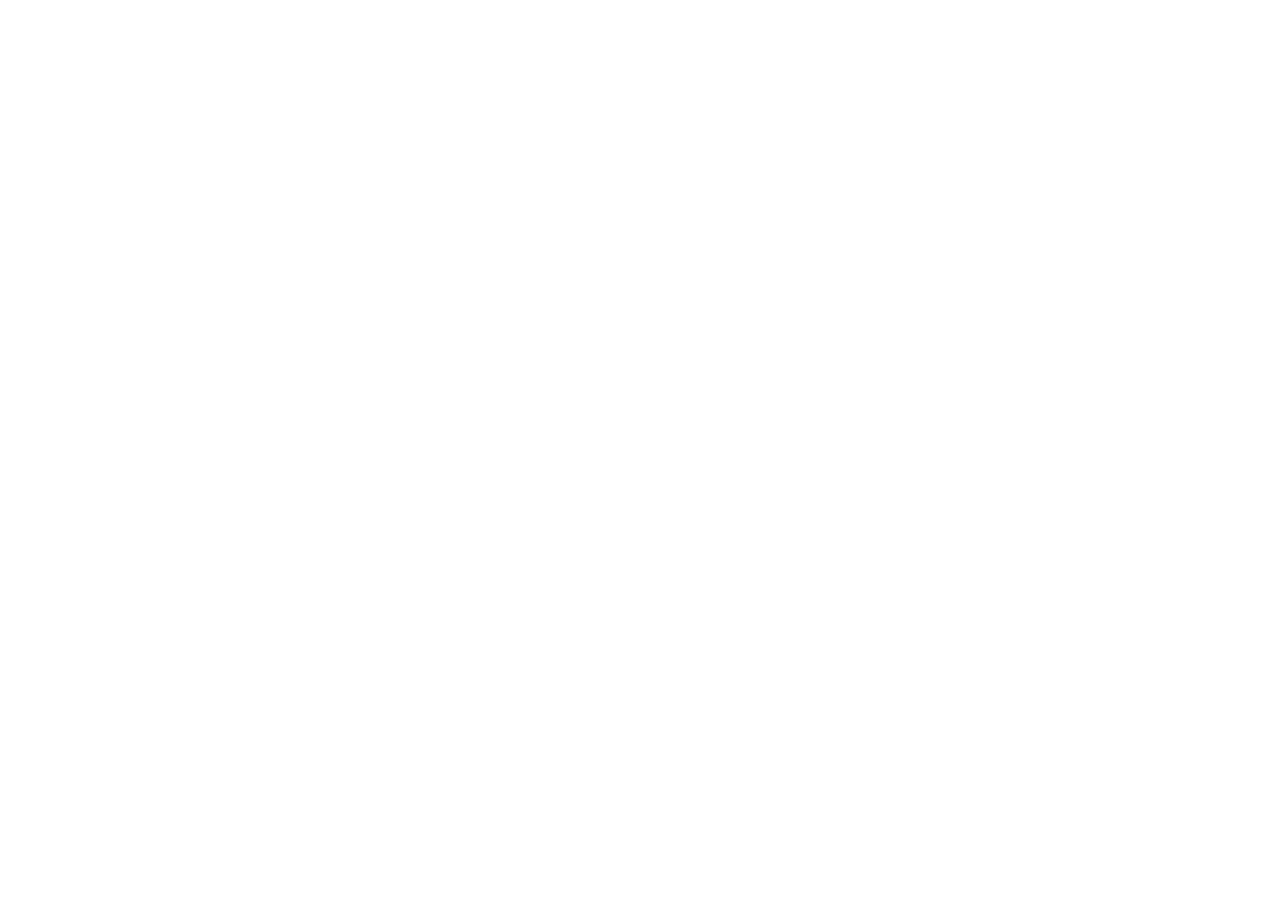
==== index.html @ 5c72aea5 "adicionando base html" ====
<!DOCTYPE html>
<html lang="en">
<head>
    <meta charset="UTF-8">
    <meta name="viewport" content="width=device-width, initial-scale=1.0">
    <title>Tela de cadastro</title>
</head>
<body>
    
</body>
</html>
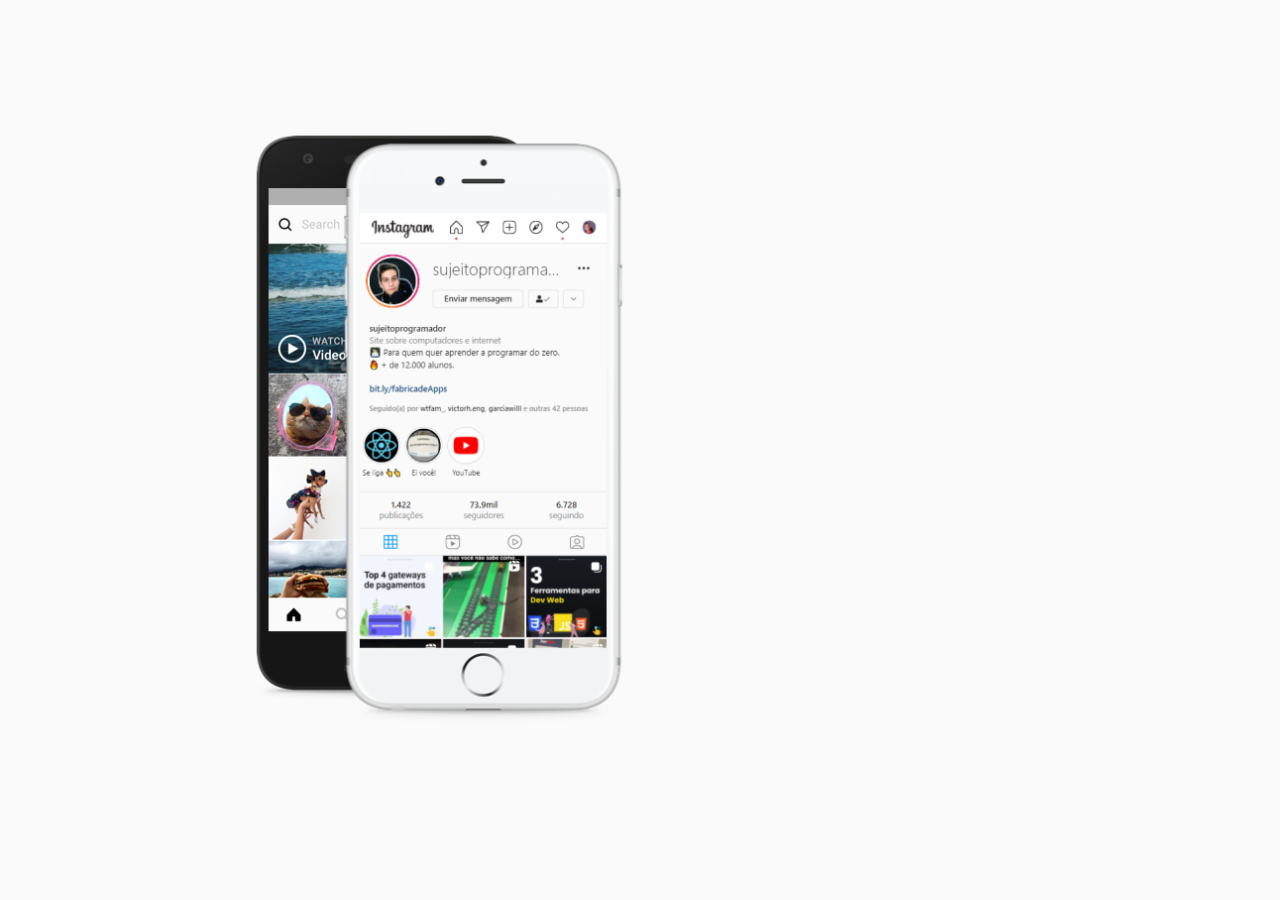
==== commit 03b4a671: "feat: estrutura inicial com index, style e pasta assets" ====
--- a/index.html
+++ b/index.html
@@ -3,9 +3,24 @@
 <head>
     <meta charset="UTF-8">
     <meta name="viewport" content="width=device-width, initial-scale=1.0">
+    <link rel="stylesheet" href="style.css">
     <title>Tela de cadastro</title>
 </head>
 <body>
-    
+    <!--area wrapper, ou seja é  área que ta por volta de todo o nosso site-->
+    <div id="wrapper">
+        <!--area container-->
+        <div id="container">
+            <!--area esquerda-->
+            <div class="column left">
+                <div class="main"></div>
+            </div>
+            <!--fim da area esquerda-->
+
+            <!--area direita-->
+            <div class="column right"></div>
+            <!--fim da area direita-->
+        </div>
+    </div>
 </body>
 </html>--- a/style.css
+++ b/style.css
@@ -0,0 +1,47 @@
+*{
+    margin: 0;
+    padding: 0;
+    box-sizing: border-box;
+}
+a{
+    text-decoration: none;
+    color: #3c96ed;
+}
+body{
+    background: #fafafa;
+    height: 100%;
+    width: 100%;
+    font-family: Arial, Helvetica, sans-serif;
+    font-size: 14px;
+    line-height: 18px;
+}
+
+/*como o wrapper engloba todo mundo ele tem altura inteira da tela*/
+#wrapper{
+    height: 100vh;
+}
+
+#container{
+    margin: 0 auto; /*centralizando o conteudo*/
+    min-height: 100%;
+    width: 800px;
+    display: flex;
+    align-items: center;
+}
+.column{
+    /*aqui é basicamente as duas colunas tentarem disputar os mesmo espaços, sendo cada coluna obtendo 50% de tamanho*/
+    flex-grow: 1;
+    width: 50%;
+}
+.left{
+    background-image: url("assets/main-foto.png");
+    background-size: 450px;
+    background-repeat: no-repeat;
+    background-position: center;
+    height: 600px;
+    margin-bottom: 50px;
+}
+.right{
+    padding-left: 20px;
+    
+}